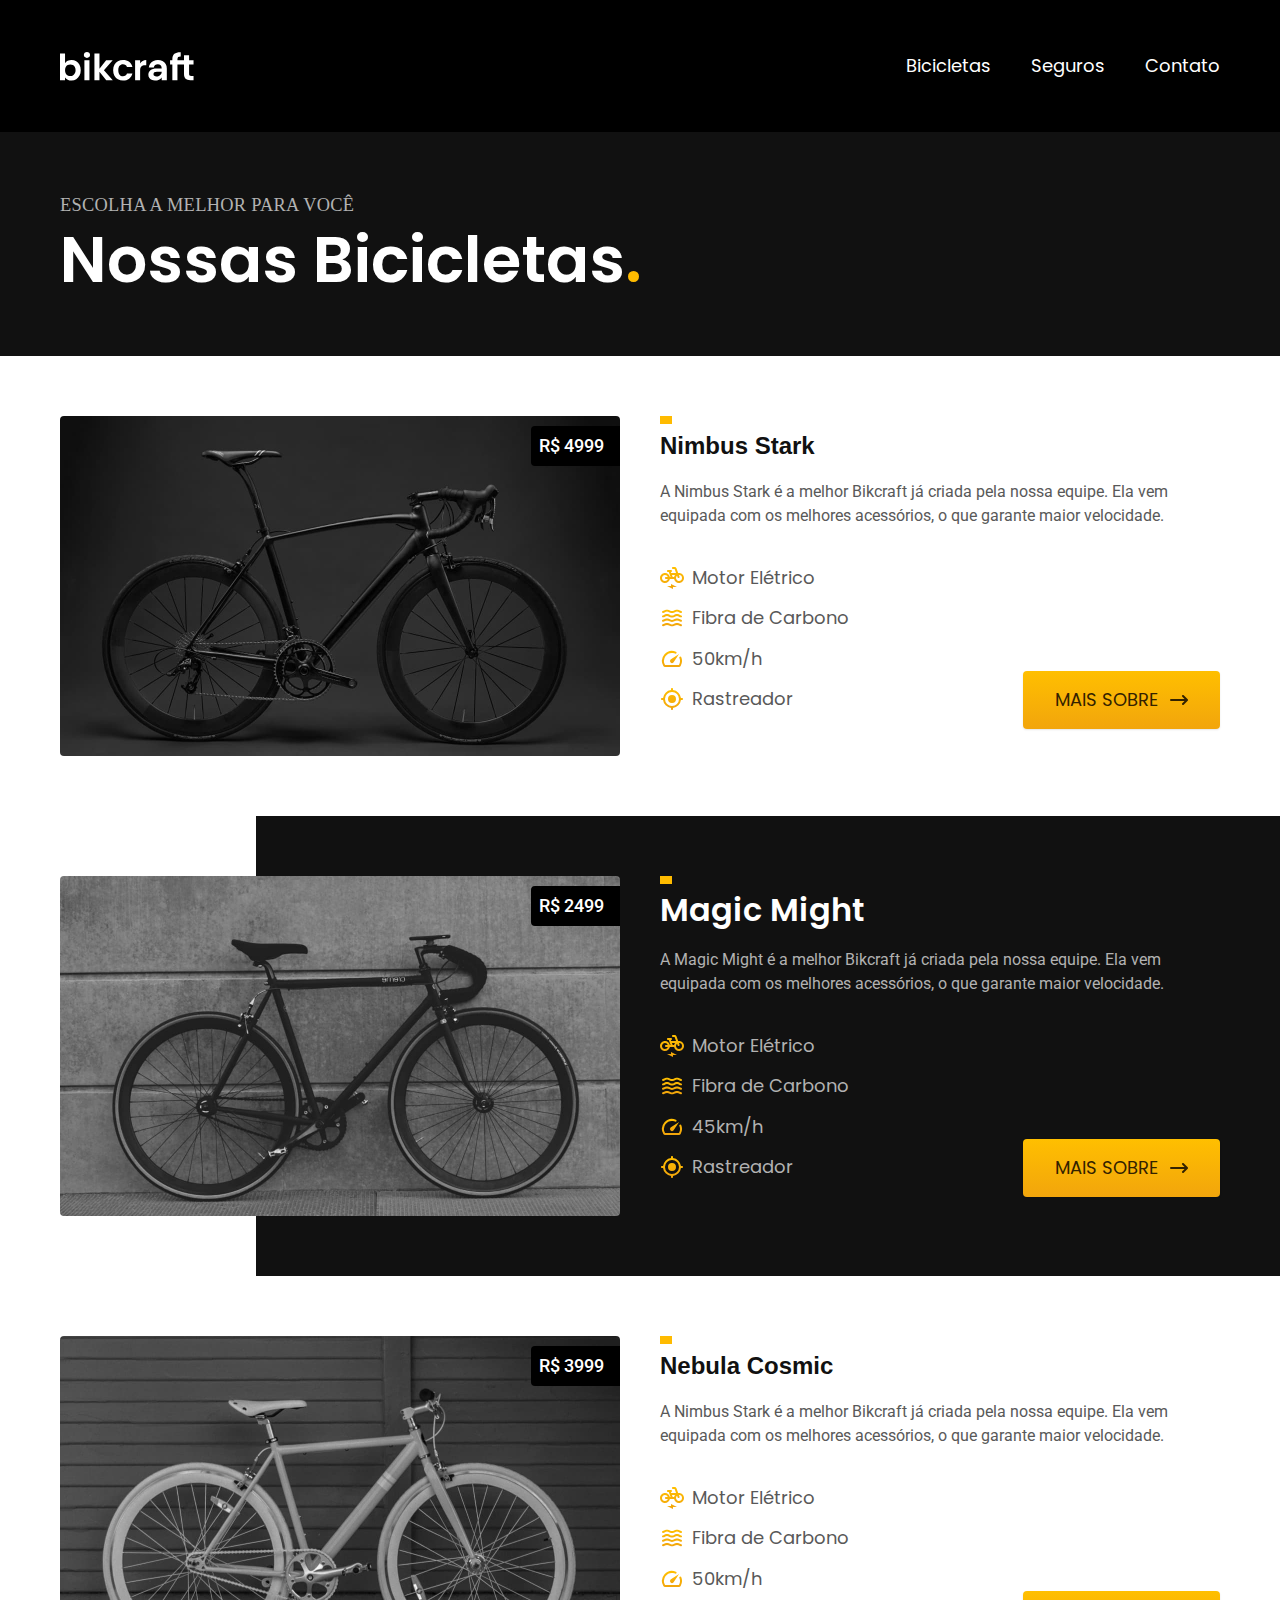
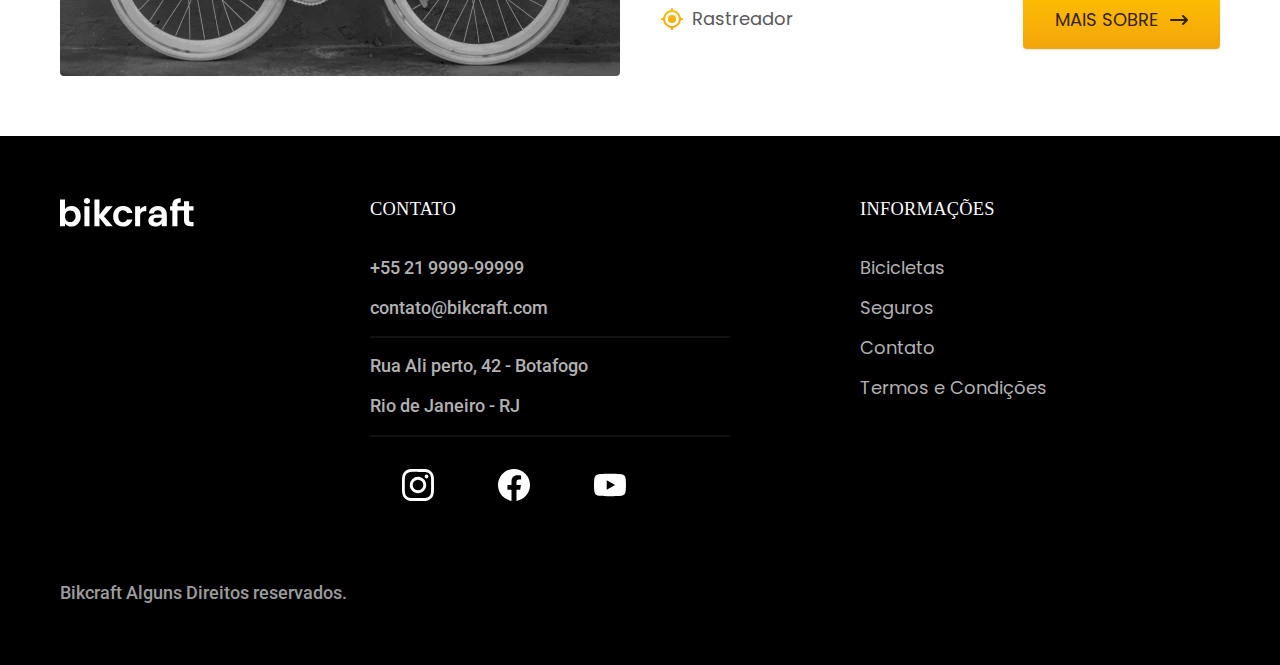
==== bicicletas.html @ 0ff92a3b "paginas secundarias" ====
<!DOCTYPE html>
<html lang="pt-br">
<head>
    <meta charset="UTF-8">
    <meta http-equiv="X-UA-Compatible" content="IE=edge">
    <meta name="viewport" content="width=device-width, initial-scale=1.0">
    <title>Bicicletas | Bikcraft</title>
    <link rel="stylesheet" href="css/style.css">
    <meta name="description" content="Termos e Condições.">
    <link rel="preconnect" href="https://fonts.googleapis.com">
    <link rel="preconnect" href="https://fonts.gstatic.com" crossorigin>
    <link href="https://fonts.googleapis.com/css2?family=Poppins:wght@400;600&family=Roboto:wght@400;500&display=swap" rel="stylesheet">
</head>
<body id="bibicletas">
    <header class="header-bg">
        <div class="header container">
            <a href="./index.html"><img src="img/bikcraft.svg" alt="Bikcraft"></a>
            <nav aria-label="primaria">
                <ul class="header-menu cor-0 font-1-m">
                    <li><a href="./bicicletas.html">Bicicletas</a></li>
                    <li><a href="./seguros.html">Seguros</a></li>
                    <li><a href="./contato.html">Contato</a></li>
                </ul>
            </nav>
        </div>
    </header>
   <main>
        <div class="titulo-bg">
            <div class="titulo container">
                <p class="font-2-l-b cor-5">Escolha a melhor para você</p>
                <h1 class="font-1-xxl cor-0">Nossas Bicicletas<span class="cor-p1">.</span></h1>
            </div>
        </div>

        <div>
            <div class="bicicletas container">
                <div class="bicicletas-imagem">
                    <img src="./img/bicicletas/nimbus.jpg" alt="Bicicleta Preta">
                    <span class="font-2-m cor-0">R$ 4999</span>
                </div>
                <div class="bicicletas-conteudo">
                    <h2 font-1-xl>Nimbus Stark</h2>
                    <p class="font-2-s cor-8">A Nimbus Stark é a melhor Bikcraft já criada pela nossa equipe. Ela vem equipada com os melhores acessórios, o que garante maior velocidade.</p>
                    <ul class="font-1-m cor-8">
                        <li>
                            <img src="./img/icones/eletrica.svg" alt="">
                        Motor Elétrico
                        </li>
                        <li>
                            <img src="./img/icones/carbono.svg" alt="">
                        Fibra de Carbono
                        </li>
                        <li>
                            <img src="./img/icones/velocidade.svg" alt="">
                        50km/h
                        </li>
                        <li>
                            <img src="./img/icones/rastreador.svg" alt="">
                        Rastreador
                        </li>
                    </ul>
                    <a  class="botao seta" href="./bicicletas/nimbus.html">Mais Sobre</a>
                </div>
            </div>
        </div>

        <div class="bicicletas-bg">
            <div class="bicicletas container">
                <div class="bicicletas-imagem">
                    <img src="./img/bicicletas/magic.jpg" alt="Bicicleta Preta">
                    <span class="font-2-m cor-0">R$ 2499</span>
                </div>
                <div class="bicicletas-conteudo">
                    <h2 class="font-1-xl cor-0">Magic Might</h2>
                    <p class="font-2-s cor-5">A Magic Might é a melhor Bikcraft já criada pela nossa equipe. Ela vem equipada com os melhores acessórios, o que garante maior velocidade.</p>
                    <ul class="font-1-m cor-5">
                        <li>
                            <img src="./img/icones/eletrica.svg" alt="">
                        Motor Elétrico
                        </li>
                        <li>
                            <img src="./img/icones/carbono.svg" alt="">
                        Fibra de Carbono
                        </li>
                        <li>
                            <img src="./img/icones/velocidade.svg" alt="">
                        45km/h
                        </li>
                        <li>
                            <img src="./img/icones/rastreador.svg" alt="">
                        Rastreador
                        </li>
                    </ul>
                    <a  class="botao seta" href="./bicicletas/magic.html">Mais Sobre</a>
                </div>
            </div>
        </div>

        <div>
            <div class="bicicletas container">
                <div class="bicicletas-imagem">
                    <img src="./img/bicicletas/nebula.jpg" alt="Bicicleta Preta">
                    <span class="font-2-m cor-0">R$ 3999</span>
                </div>
                <div class="bicicletas-conteudo">
                    <h2 font-1-xl>Nebula Cosmic</h2>
                    <p class="font-2-s cor-8">A Nimbus Stark é a melhor Bikcraft já criada pela nossa equipe. Ela vem equipada com os melhores acessórios, o que garante maior velocidade.</p>
                    <ul class="font-1-m cor-8">
                        <li>
                            <img src="./img/icones/eletrica.svg" alt="">
                        Motor Elétrico
                        </li>
                        <li>
                            <img src="./img/icones/carbono.svg" alt="">
                        Fibra de Carbono
                        </li>
                        <li>
                            <img src="./img/icones/velocidade.svg" alt="">
                        50km/h
                        </li>
                        <li>
                            <img src="./img/icones/rastreador.svg" alt="">
                        Rastreador
                        </li>
                    </ul>
                    <a  class="botao seta" href="./bicicletas/nebula.html">Mais Sobre</a>
                </div>
            </div>
        </div>
       
   </main>
    <footer class="footer-bg">
        <div class="footer container">
            <img src="img/bikcraft.svg" alt="Bikcraft">
            <div class="footer-contato">
                <h3 class="font-2-l-b cor-0">Contato</h3>
                <ul class=" font-2-m cor-5 ">
                    <li><a href="tel:+552199999999">+55 21 9999-99999</a></li>
                    <li><a href="mailto:contato@bikcraft.com">contato@bikcraft.com</a></li>
                    <li>Rua Ali perto, 42 - Botafogo</li>
                    <li>Rio de Janeiro - RJ</li>
                </ul>
                <div class="footer-redes">
                    <a href="./"></a>
                    <img src="img/redes/instagram.svg" alt="Instagram">
                    <a href="./"></a>
                    <img src="img/redes/facebook.svg" alt="Facebook">
                    <a href="./"></a>
                    <img src="img/redes/youtube.svg" alt="Youtube">
                </div>
            </div>
            <div class="footer-informacoes">
                <h3 class="font-2-l-b cor-0">Informações</h3>
                <nav>
                    <ul class="font-1-m cor-5">
                        <li><a href="./bicicletas.html">Bicicletas</a></li>
                        <li><a href="./seguros.html">Seguros</a></li>
                        <li><a href="./contato.html">Contato</a></li>
                        <li><a href="./termos.html">Termos e Condições</a></li>
                    </ul>
                </nav>
            </div>
            <p class="footer-copy font-2-m cor-6">Bikcraft Alguns Direitos reservados.</p>
        </div>
    </footer>
---- css/style.css ----
@import "global/global.css";
@import "utilidades/tipografia.css";
@import "global/header.css";
@import "utilidades/cores.css";
@import "global/footer.css";

/* Utilidades */
@import "utilidades/componentes.css";



/* Home */
@import "home/introducao.css";
@import "home/tecnologia.css";
@import "home/parceiros.css";
@import "home/depoimento.css";


/* Bicicletas */
@import "bicicletas/bicicletas-lista.css";
@import "bicicletas/bibicletas.css";


/* Seguros */
@import "seguros/seguros.css";
@import "seguros/perguntas.css";
@import "seguros/vantagens.css";

/* Termos */
@import "termos/termos.css";
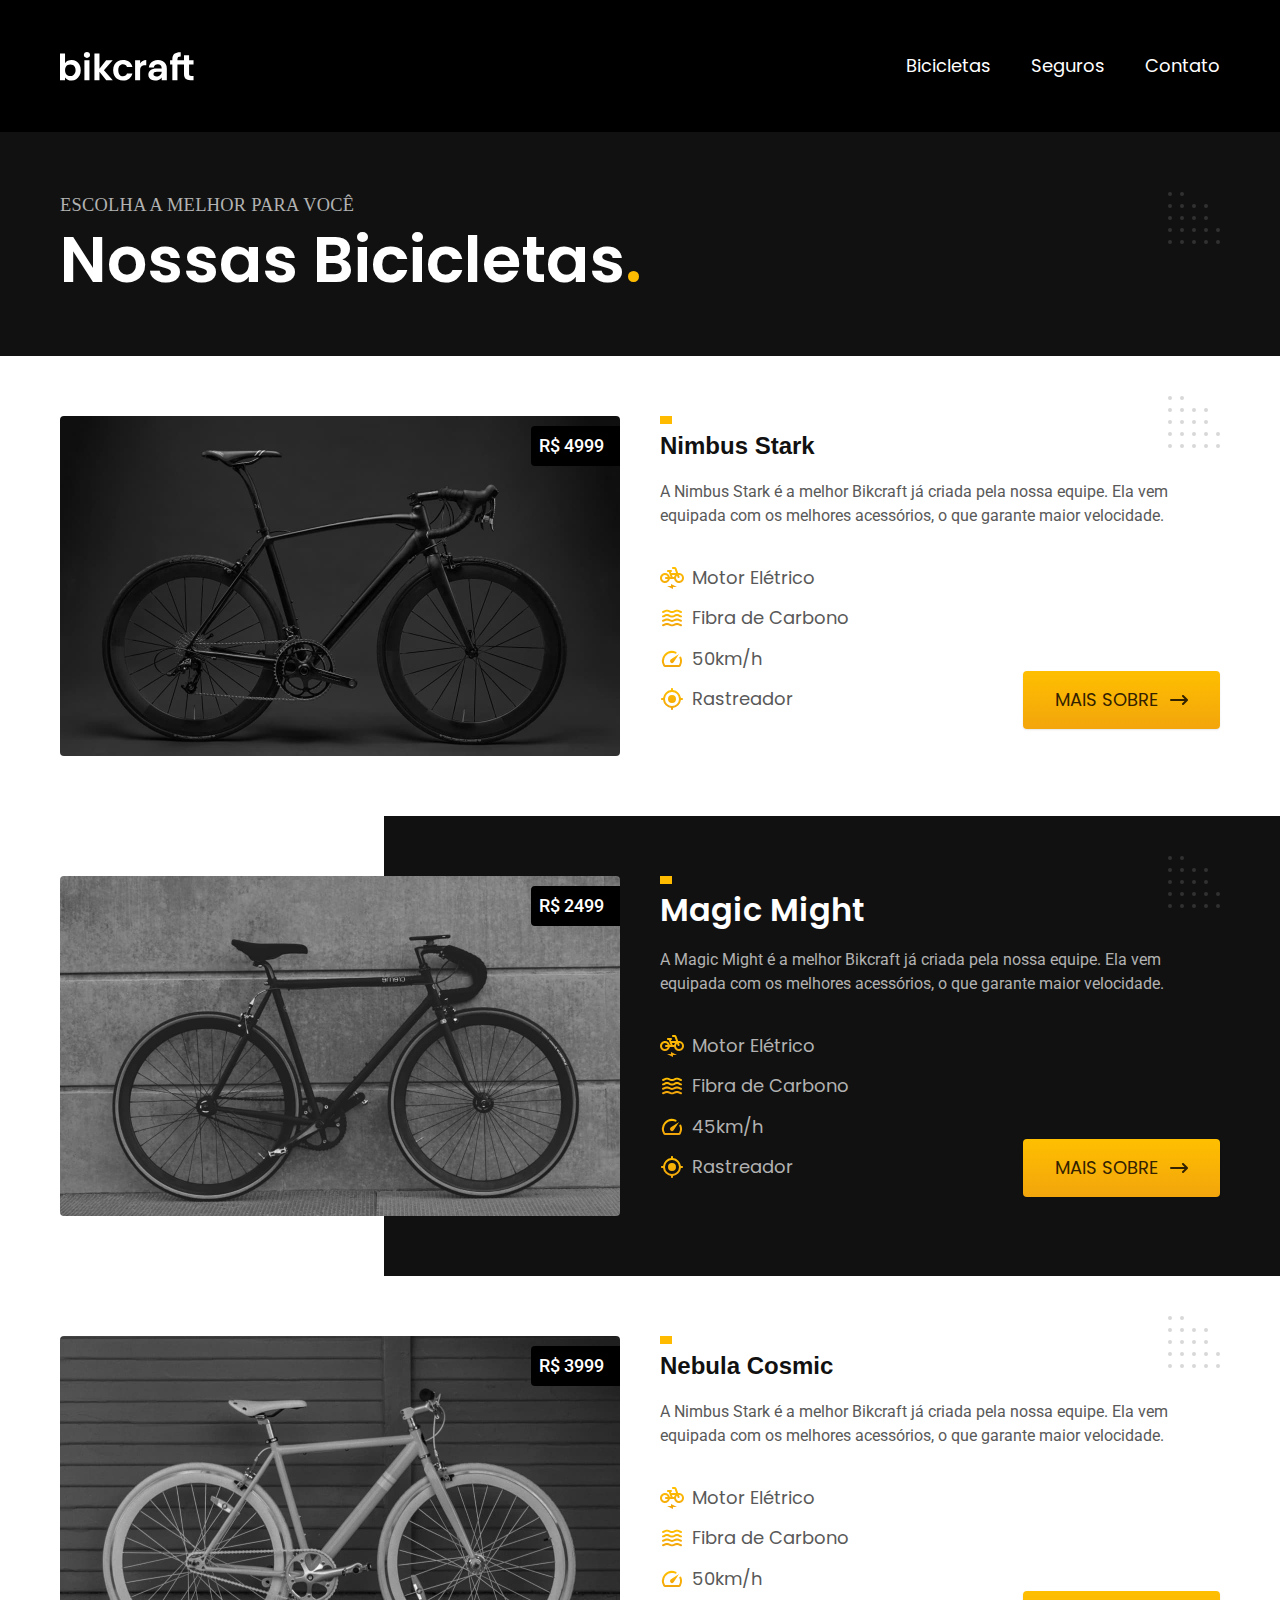
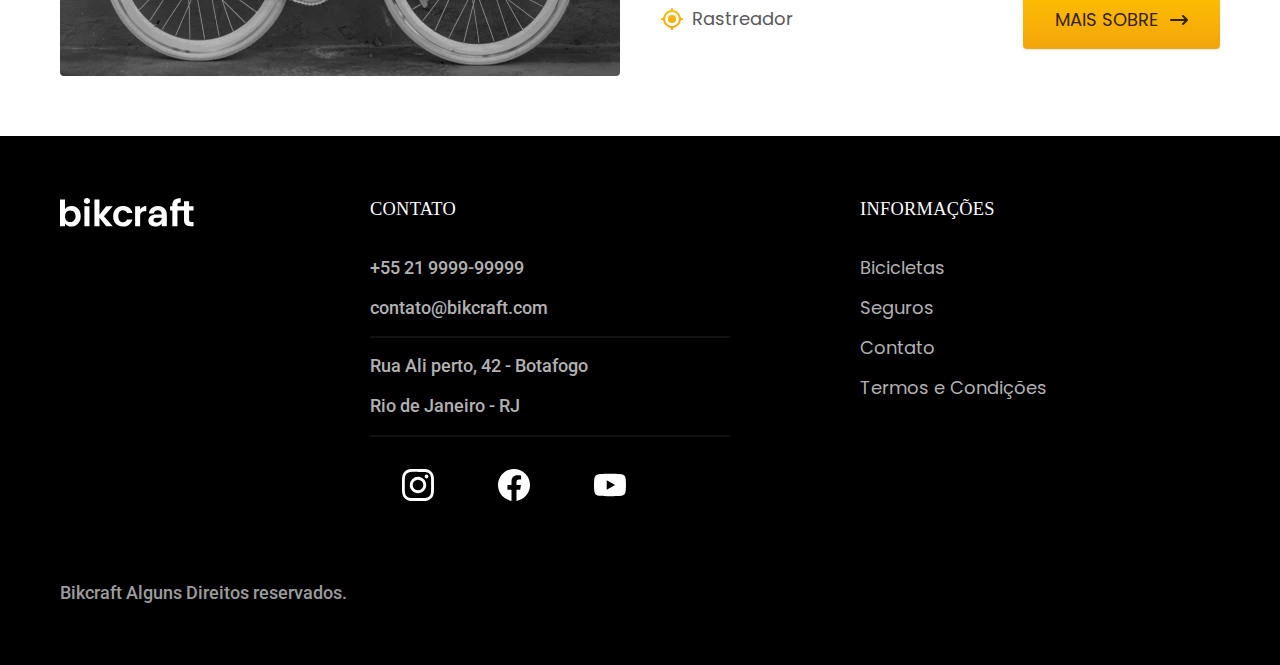
==== commit eb2fa068: "terminado parte front end (falta ajustes)" ====
--- a/bicicletas.html
+++ b/bicicletas.html
@@ -5,6 +5,7 @@
     <meta http-equiv="X-UA-Compatible" content="IE=edge">
     <meta name="viewport" content="width=device-width, initial-scale=1.0">
     <title>Bicicletas | Bikcraft</title>
+    <link rel="preload" href="css/style.css" as="style">
     <link rel="stylesheet" href="css/style.css">
     <meta name="description" content="Termos e Condições.">
     <link rel="preconnect" href="https://fonts.googleapis.com">
--- a/css/style.css
+++ b/css/style.css
@@ -6,6 +6,8 @@
 
 /* Utilidades */
 @import "utilidades/componentes.css";
+@import "utilidades/formulario.css";
+
 
 
 
@@ -21,11 +23,22 @@
 @import "bicicletas/bibicletas.css";
 
 
+/* Bicicleta */
+@import "bicicleta/bicicleta.css";
+@import "bicicleta/seguro.css";
+
 /* Seguros */
 @import "seguros/seguros.css";
 @import "seguros/perguntas.css";
 @import "seguros/vantagens.css";
 
+/* Contato */
+@import "contato/contato.css";
+@import "contato/lojas.css";
+
+/* Orçamento */
+@import "orcamento/orcamento.css";
+
 /* Termos */
 @import "termos/termos.css";
 
--- a/css/style.css
+++ b/css/style.css
@@ -6,6 +6,8 @@
 
 /* Utilidades */
 @import "utilidades/componentes.css";
+@import "utilidades/formulario.css";
+
 
 
 
@@ -21,11 +23,22 @@
 @import "bicicletas/bibicletas.css";
 
 
+/* Bicicleta */
+@import "bicicleta/bicicleta.css";
+@import "bicicleta/seguro.css";
+
 /* Seguros */
 @import "seguros/seguros.css";
 @import "seguros/perguntas.css";
 @import "seguros/vantagens.css";
 
+/* Contato */
+@import "contato/contato.css";
+@import "contato/lojas.css";
+
+/* Orçamento */
+@import "orcamento/orcamento.css";
+
 /* Termos */
 @import "termos/termos.css";
 
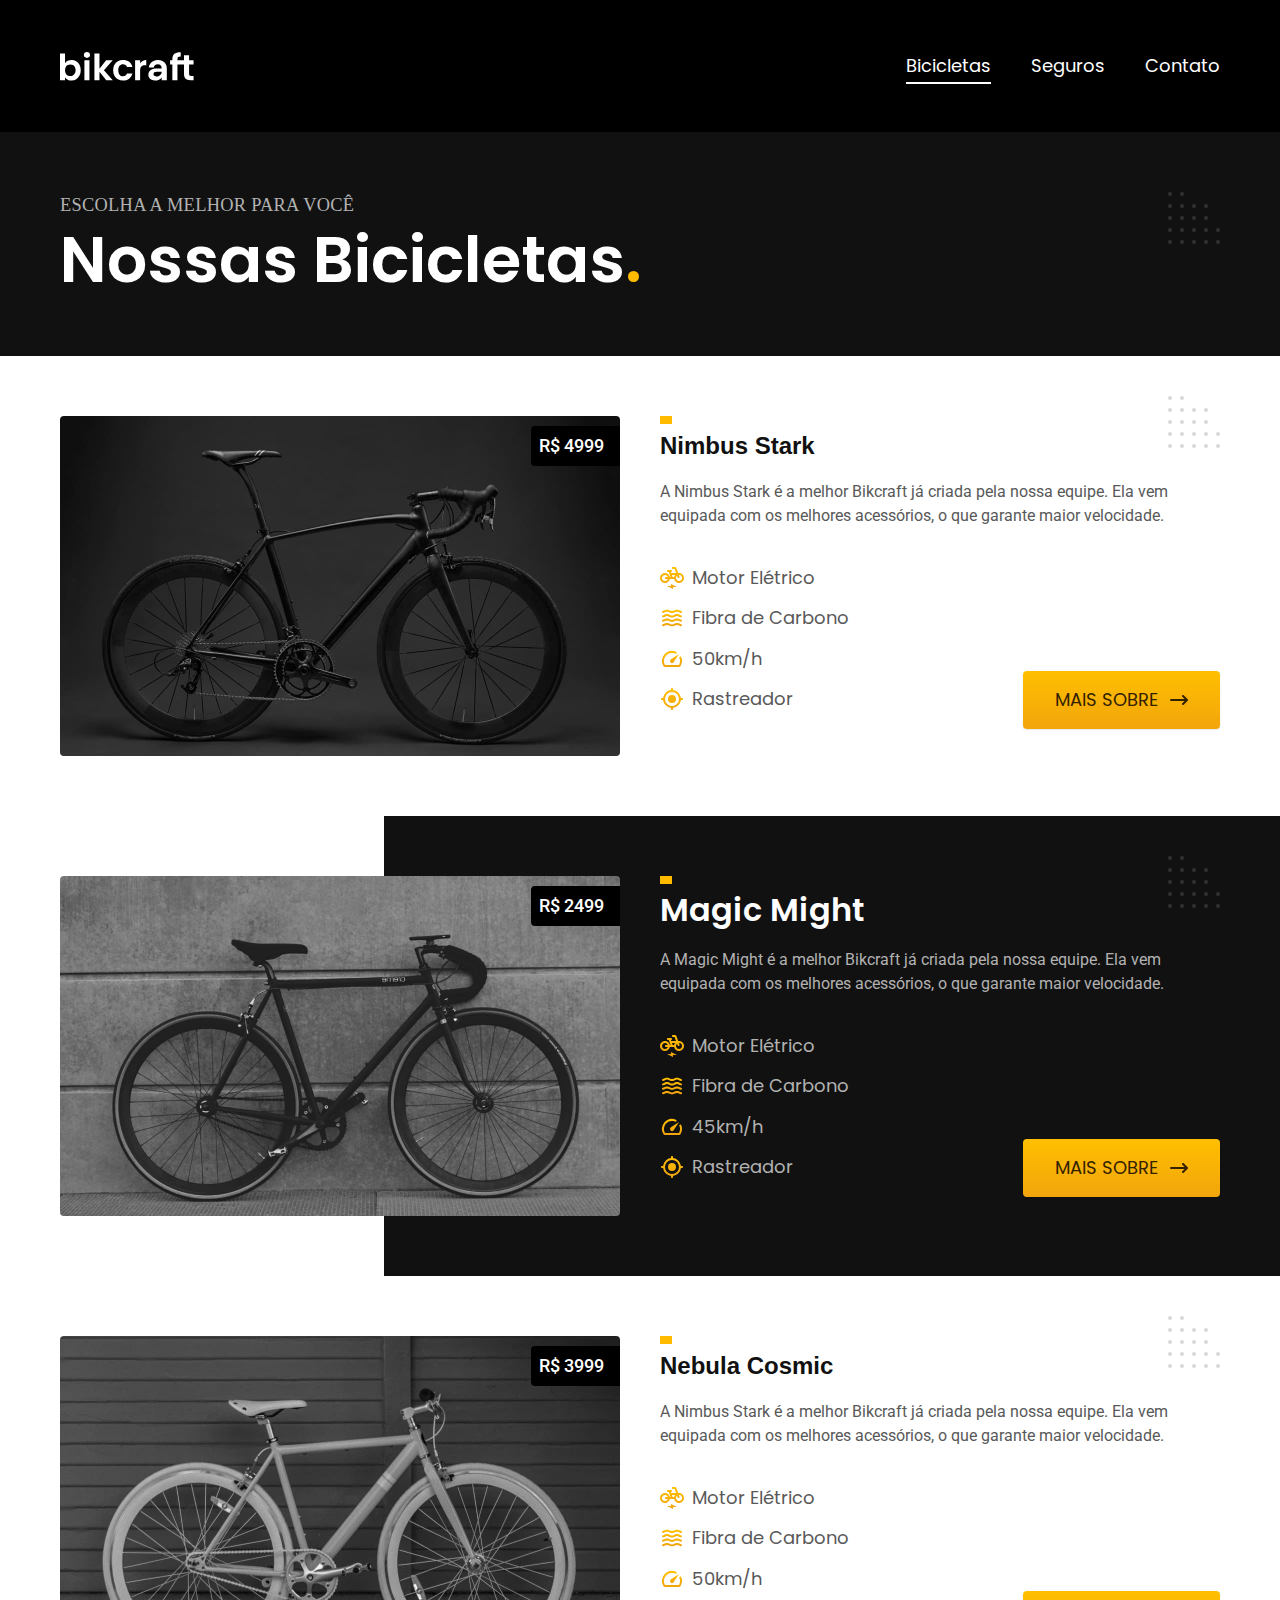
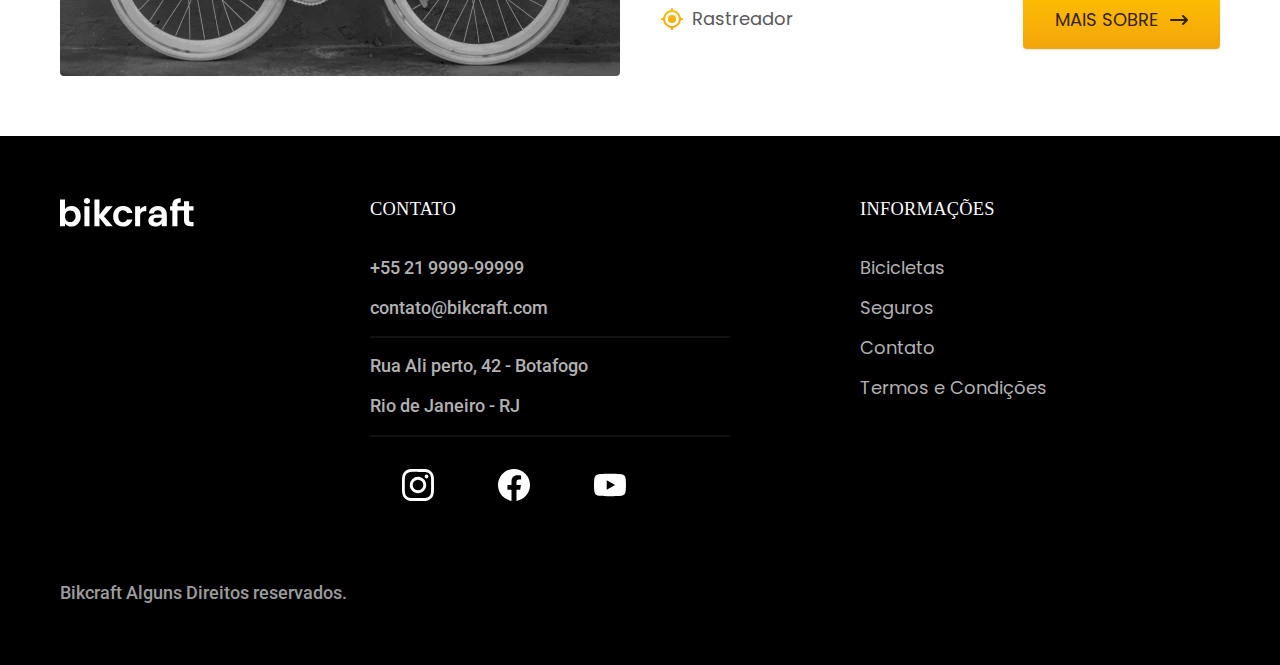
==== commit 638a636b: "alterações finais" ====
--- a/bicicletas.html
+++ b/bicicletas.html
@@ -5,12 +5,14 @@
     <meta http-equiv="X-UA-Compatible" content="IE=edge">
     <meta name="viewport" content="width=device-width, initial-scale=1.0">
     <title>Bicicletas | Bikcraft</title>
-    <link rel="preload" href="css/style.css" as="style">
-    <link rel="stylesheet" href="css/style.css">
+    <link rel="icon" href="favicon.svg" type="image/svg+xml"><link rel="preload" href="css/style.min.css" as="style">
+    <link rel="stylesheet" href="css/style.min.css">
     <meta name="description" content="Termos e Condições.">
     <link rel="preconnect" href="https://fonts.googleapis.com">
     <link rel="preconnect" href="https://fonts.gstatic.com" crossorigin>
     <link href="https://fonts.googleapis.com/css2?family=Poppins:wght@400;600&family=Roboto:wght@400;500&display=swap" rel="stylesheet">
+    <script>    document.documentElement.classList.add('js');
+    </script>
 </head>
 <body id="bibicletas">
     <header class="header-bg">
@@ -163,4 +165,7 @@
             </div>
             <p class="footer-copy font-2-m cor-6">Bikcraft Alguns Direitos reservados.</p>
         </div>
-    </footer>+    </footer>
+    <script src="js/script.js"></script>
+</body>
+</html>--- a/css/style.min.css
+++ b/css/style.min.css
@@ -0,0 +1 @@
+body{margin:0;font-family:Arial,Helvetica,sans-serif;color:#111}blockquote,dd,h1,h2,h3,h4 ul,p{margin:0}ul{padding:0;list-style:none}a{text-decoration:none;color:inherit}img{max-width:100%;display:block}img[src$=".jpg"]{border-radius:4px}.font-1-xxl{font:600 4rem/1.125 Poppins,sans-serif}.font-1-xl{font:600 2rem/1.125 Poppins,sans-serif}.font-1-xs{font:400 0.75rem/1.35 Poppins,sans-serif}.font-1-s{font:400 1rem/1.5 Poppins,sans-serif}.font-1-m{font:400 1.125rem/1.35 Poppins,sans-serif}.font-1-m-b{font:600 1.125rem/1.35 Poppins,sans-serif}.font-1-l{font:400 1.5rem/1.5 Poppins,sans-serif}.font-2-xs{font:400 0.875/1.43 Roboto,sans-serif}.font-2-s{font:400 1rem/1.5 Roboto,sans-serif}.font-2-m{font:500 1.125rem/1.35 Roboto,sans-serif}.font-2-xl{font:500 2rem/1.25 Roboto,sans-serif}.font-2-l{font:400 1.5rem/1.5 Roboto,sans-serif}.font-2-l-b{font:500 1.15rem/1.5 "Roboto,sans-serif";letter-spacing:.015em;text-transform:uppercase}@media (max-width:1200px){.font-1-xxl{font-size:3rem}.font-2-l,.font-2-l-b{font-size:1.125rem}}@media (max-width:800px){.font-1-xxl{font-size:2rem}.font-1-xl,.font-2-xl{font-size:1.5rem}}.header-bg{background-color:var(--cor-12)}.header{display:flex;flex-wrap:wrap;gap:20px;justify-content:space-between;align-items:center;padding-top:20px;padding-bottom:20px}.header-menu{display:flex;flex-wrap:wrap;gap:40px}.header-menu a{display:inline-block;padding:16px 0;position:relative}.header-menu a:after{content:"";display:block;height:2px;width:0%;background:var(--cor-0);margin-top:4px;position:absolute;transition:.3s}.header-menu a.ativo::after,.header-menu a:hover::after{width:100%}@media (max-width:800px){.header-menu{gap:20px}.header-menu a{background:var(--cor-11);padding:12px 16px;border-radius:4px}.header-menu a:hover{background:var(--cor-10)}.header a:after{display:none}}@media (max-width:600px){.header-menu{gap:12}.header-menu a{padding:8px 12px;font-size:14px}}:root{--cor-0:#ffffff;--cor-1:#f7f7f7;--cor-2:#ededed;--cor-3:#dedede;--cor-4:#cccccc;--cor-5:#b2b2b2;--cor-6:#9c9c9c;--cor-7:#717171;--cor-8:#595959;--cor-9:#404040;--cor-10:#2e2e2e;--cor-11:#111111;--cor-12:#000000;--cor-p1:#ffbb00;--cor-p2:#e4a30b;--cor-p3:#a66f00;--cor-p4:#664400;--cor-p5:#332200}.cor-0{color:var(--cor-0)}.cor-1{color:var(--cor-1)}.cor-2{color:var(--cor-2)}.cor-3{color:var(--cor-3)}.cor-4{color:var(--cor-4)}.cor-5{color:var(--cor-5)}.cor-6{color:var(--cor-6)}.cor-7{color:var(--cor-7)}.cor-8{color:var(--cor-8)}.cor-9{color:var(--cor-9)}.cor-10{color:var(--cor-10)}.cor-11{color:var(--cor-11)}.cor-12{color:var(--cor-12)}.cor-p1{color:var(--cor-p1)}.cor-p2{color:var(--cor-p2)}.cor-p3{color:var(--cor-p3)}.cor-p4{color:var(--cor-p4)}.cor-p5{color:var(--cor-p5)}.footer-bg{background-color:var(--cor-12)}.footer{display:grid;grid-template-columns:3fr 5fr 4fr;gap:40px;padding-top:60px;padding-bottom:60px}.footer h3{margin-bottom:32px}.footer-contato ul{margin-bottom:32px}.footer-contato li:nth-child(even):after{content:"";display:block;max-width:360px;height:2px;background:var(--cor-11);margin-top:16px}.footer li{margin-bottom:16px}.footer-redes{display:flex;gap:32px}.footer a:hover{color:var(--cor-0)}.footer-copy{grid-column:1/-1;margin-top:40px}@media(max-width:800px){.footer>img{display:none}.footer{grid-template-columns:1fr 1fr}}@media(max-width:600px){.footer{grid-template-columns:1fr;gap:60px}.footer-copy{margin-top:0}}.js .fadeInDown{transform:translate3d(0,-20px,0)}.js .fadeInUp{transform:translate3d(0,20px,0)}.js .fadeInRight{transform:translate3d(20px,0,0)}.js .fadeInLeft{transform:translate3d(-20px,0,0)}.js [data-anime]{opacity:0}.js .anime{opacity:1;transform:none;transition:transform .8s,opacity .8s}.container{max-width:1200px;box-sizing:border-box;padding-left:20px;padding-right:20px;margin-left:auto;margin-right:auto}.botao{display:inline-block;padding:16px 32px;background:linear-gradient(180deg,#ffbf00,#f2a50c);border-radius:4px;box-shadow:0 1px 2px rgba(0,0,0,.1);text-transform:uppercase;color:var(--cor-p5);font:400 1.125rem/1.45 Poppins,sans-serif;max-width:max-content;border:none;cursor:pointer}.botao:hover{background:linear-gradient(#ffb60d,#e59317)}.botao.secundario{background:var(--cor-10);color:var(--cor-2)}.botao.secundario:hover{background:var(--cor-9)}.botao.seta{display:flex;align-items:center}.botao.seta::after{content:"";display:inline-block;width:18px;height:10px;margin-left:12px;background:url(../img/icones/seta.svg);transition:transform .2s}.botao.seta:hover::after{transform:translateX(4px)}@media (max-width:600px){.botao{padding:12px 16px;font-size:16px}}.link{display:inline-block;color:var(--cor-p1);font:500 1.5rem/1.5 Poppins,sans-serif;text-transform:uppercase}.link::after{content:"";display:block;width:100%;height:4px;background-color:currentColor}.link:hover{color:var(--cor-0)}.titulo-bg{padding-top:60px;padding-bottom:60px;background:var(--cor-11)}.titulo{background:url("../img/dec/top-right.svg") no-repeat top right 20px}.titulo p{margin-bottom:4px}@media (max-width:800px){.titulo-bg{padding-top:40px;padding-bottom:40px}.titulo p{font-size:1rem;text-transform:lowercase;font-weight:400}}.form{display:grid;grid-template-columns:1fr 1fr;gap:20px}.form label{display:block;font:400 1rem/1.5 Poppins,sans-serif;margin-bottom:4px}.form .col-2{grid-column:span 2}.form input[type=email],.form input[type=text],.form textarea{font:400 1rem/1.5 Roboto,sans-serif;background:var(--cor-1);border:1px solid var(--cor-2);padding:12px;border-radius:4px;width:100%;box-sizing:border-box}.form input[type=email]:focus,.form input[type=text]:focus,.form textarea:focus{outline:0;border-color:var(--cor-p1);background:var(--cor-0);box-shadow:0 0 0 2px #fea}@media (max-width:600px){.form{grid-template-columns:1fr}.form .col-2{grid-column:1}}.introducao-bg{background:var(--cor-12) url("../img/dec/bottom-left.svg") no-repeat bottom 160px left 20px;box-shadow:inset 0 -120px var(--cor-0)}.introducao{display:grid;grid-template-columns:1fr 1fr;gap:0 40px}.introducao-conteudo{align-self:end;padding-bottom:200px}.introducao img{width:100%;border-radius:4px;height:100%;object-fit:cover}.introducao h1{margin-bottom:32px}.introducao p{margin-bottom:20px}@media (max-width:800px){.introducao-bg{background:var(--cor-11);padding-top:40px;box-shadow:inset 0 -60px var(--cor-0)}.introducao{grid-template-columns:1fr;gap:32px}.introducao-conteudo{padding-bottom:0}.introducao h1{margin-bottom:16px}.introducao img{height:300px;width:100%}}.tecnologia-bg{background-color:var(--cor-11);box-shadow:inset 0 80px var(--cor-0),inset 0 -80px var(--cor-0)}.tecnologia{display:grid;grid-template-columns:1fr 1fr;gap:40px}.tecnologia-imagem img{width:100%;height:100%;object-fit:cover;object-position:left}.tecnologia-conteudo{padding-top:160px;padding-bottom:160px}.tecnologia-conteudo>span{display:block;margin-bottom:20px}.tecnologia-conteudo h2{margin-bottom:32px}.tecnologia-conteudo>p{margin-bottom:20px}.tecnologia a{margin-bottom:80px}.tecnologia-vantagens{display:flex;gap:40px}.tecnologia-vantagens h3{margin-bottom:8px;width:max-content}.tecnologia-vantagens img{width:24px;margin-bottom:8px}@media (max-width:800px){.tecnologia-bg{box-shadow:initial}.tecnologia{grid-template-columns:1fr}.tecnologia-conteudo{padding-top:60px;padding-bottom:60px}.tecnologia-imagem{display:none}.tecnologia a{margin-bottom:60px}}@media (max-width:600px){.tecnologia-vantagens{flex-direction:column}}.parceiros{padding-top:60px;padding-bottom:120px}.parceiros h2{margin-bottom:60px}.parceiros ul{padding:0 20px;max-width:1400px;margin:0 auto;display:grid;grid-template-columns:repeat(4,1fr)}.parceiros li{display:flex;padding:32px;border-left:2px solid var(--cor-2)}.parceiros img{margin:auto}.parceiros li:first-child,.parceiros li:nth-child(5){border-left:none}.parceiros li:nth-child(n+5){border-top:2px solid var(--cor-2)}@media (max-width:800px){.parceiros{padding-bottom:60px}.parceiros h2{margin-bottom:20px}.parceiros li{padding:20px}.parceiros ul{grid-template-columns:repeat(2,1fr)}.parceiros li:nth-child(n+3){border-top:2px solid var(--cor-2)}.parceiros li:nth-child(odd){border-left:none}}.depoimento{display:grid;grid-template-columns:1fr 1fr;background-color:var(--cor-p1);overflow:hidden}.depoimento img{border-radius:0;width:100%;height:100%;object-fit:cover}.depoimento-conteudo{padding:40px 40px 80px 80px;align-self:end;background:url("../img/dec/bottom-right-p.svg") no-repeat bottom 40px right 40px}.depoimento-conteudo p{max-width:32ch;font-family:serif;font-style:italic;font-weight:900;margin-bottom:32px;position:relative}.depoimento p::before{content:'"';font-size:5rem;color:var(--cor-p2);position:absolute;left:-50px;top:-20px}.depoimento p::after{content:'"';font-size:5rem;color:var(--cor-p2);position:absolute}@media (min-width:1200px){.depoimento img{max-height:520px}}@media (max-width:800px){.depoimento{grid-template-columns:1fr;text-align:center}.depoimento img{max-height:200px}.depoimento-conteudo{padding:40px 20px;justify-self:center}}.bicicletas-lista{padding-top:60px;padding-bottom:120px}.bicicletas-lista h2{margin-bottom:40px}.bicicletas-lista ul{display:flex;gap:40px;padding:0 20px 20px 20px;max-width:1400px;margin-left:auto;margin-right:auto;overflow-x:auto}#bicicleta .bicicletas-lista ul{padding:0 0 20px 0}.bicicletas-lista li{flex:1;min-width:280px}.bicicletas-lista a{display:block}.bicicletas-lista img{margin-bottom:16px}.bicicletas-lista h3{margin-bottom:8px;display:flex;align-items:center}.bicicletas-lista h3:before{content:"";height:8px;width:12px;margin-right:8px;display:inline-block;background-color:var(--cor-p1);transition:width .2s}.bicicletas-lista a:hover h3:before{width:24px}.bicicletas-lista li span{padding-left:20px}@media (max-width:800px){.bicicletas-lista{padding-bottom:60px}.bicicletas-lista ul{gap:20px}}.bicicletas-bg{background-image:linear-gradient(to right,var(--cor-0) 30%,var(--cor-11) 0)}.bicicletas{display:grid;grid-template-columns:1fr 1fr;gap:40px;padding-top:60px;padding-bottom:60px;background:url("../img/dec/top-right.svg") no-repeat top 40px right 20px}.bicicletas-imagem{position:relative}.bicicletas-imagem span{display:inline-block;background:var(--cor-12);padding:8px 16px 8px 8px;position:absolute;top:10px;right:0;border-radius:4px 0 0 4px}.bicicletas-conteudo{display:grid;grid-template-columns:1fr auto;align-content:start}.bicicletas-conteudo h2,.bicicletas-conteudo p{grid-column:1/-1}.bicicletas h2{margin-bottom:20px}.bicicletas h2::before{content:"";display:block;width:12px;height:8px;background:var(--cor-p1);margin-bottom:8px}.bicicletas p{margin-bottom:20px}.bicicletas a{place-self:end}.bicicletas li{display:flex;align-items:center}.bicicletas ul{display:grid;gap:16px}.bicicletas-conteudo img{width:24px;margin-right:8px}@media (max-width:800px){.bicicletas-bg{background:var(--cor-11)}.bicicletas{grid-template-columns:1fr;gap:20px;padding-top:40px;padding-bottom:40px}}@media (max-width:600px){.bicicletas-conteudo{grid-template-columns:1fr}.bicicletas ul{font-size:1rem;grid-template-columns:1fr 1fr;margin-bottom:32px}.bicicletas a{place-self:start}}.bicicleta{display:grid;grid-template-columns:1fr 1fr;align-items:start;gap:40px;padding-top:60px;padding-bottom:60px}#bicicleta .titulo p{text-transform:uppercase}.bicicleta-imagens{display:flex;flex-wrap:wrap;gap:20px}.bicicleta-imagens img{flex:1;min-width:200px}.bicicleta-imagens img:first-child{min-width:100%}.bicicleta-conteudo p{margin-bottom:32px}.bicicleta-comprar{display:grid;grid-template-columns:max-content auto;align-items:center;justify-items:start;gap:8px 12px;margin-bottom:40px}.bicicleta-comprar a{grid-row:span 2}.bicicleta-comprar span{display:flex;align-items:center;background-color:var(--cor-12);gap:8px;padding:4px 8px;border-radius:4px}.bicicleta-conteudo h2{text-transform:uppercase;letter-spacing:.015em;margin-bottom:12px}.bicicleta-ficha,.bicicleta-informacoes{padding:32px;background-color:var(--cor-12);border-radius:4px}.bicicleta-informacoes{margin-bottom:40px;display:grid;grid-template-columns:1fr 1fr;gap:32px}.bicicleta-informacoes img{width:24px;margin-bottom:8px}.bicicleta-informacoes h3{margin-bottom:8px}.bicicleta-ficha li{padding:4px 0;display:flex;justify-content:space-between;border-bottom:1px solid var(--cor-11)}.bicicleta-ficha li:last-child{border-bottom:none}.bicicleta-ficha span{color:var(--cor-6)}@media (max-width:800px){.bicicleta{grid-template-columns:1fr;padding-top:40px;padding-bottom:40px}.bicicleta-imagens{grid-row:2}}@media (max-width:400px){.bicicleta-informacoes{grid-template-columns:1fr}.bicicleta-comprar{grid-template-columns:1fr}}.seguro-bg{background:var(--cor-11);box-shadow:inset 0 120px var(--cor-0),inset 0 -120px var(--cor-12)}.seguro{display:grid;grid-template-columns:1fr 1fr;gap:40px}.seguro-imagem img{width:100%;height:100%;object-fit:cover}.seguro-conteudo{padding-bottom:180px;padding-top:180px}.seguro h2{margin-bottom:32px}.seguro p{margin-bottom:20px}@media (max-width:800px){.seguro-bg{box-shadow:inset 0 -60px var(--cor-12)}.seguro{grid-template-columns:1fr}.seguro-conteudo{grid-row:1;padding-top:40px;padding-bottom:0}}.seguros-bg{background:var(--cor-11)}.seguros{padding-top:60px;padding-bottom:60px;display:grid;grid-template-columns:1fr 1fr;gap:40px;align-items:center}#seguros .seguros{padding-top:0}.seguros h2{grid-column:1/-1}.seguros-item{background:var(--cor-12);padding:32px 32px 32px 60px;display:grid;grid-template-columns:1fr auto;border-radius:4px}.seguros-item h3{margin-bottom:40px}.seguros-item span{grid-column:2;display:block;text-align:right}.seguros-item ul{grid-column:1/-1;margin-bottom:32px}.seguros-item li{display:flex;align-items:center;position:relative}.seguros-item li+li{margin-top:20px}.seguros-item li::before{content:"";display:inline-block;width:13px;height:9px;background-image:url(../img/icones/lista.svg);position:absolute;left:-21px}.seguros-item a{grid-column:1/-1}@media (max-width:800px){.seguros{grid-template-columns:1fr}}.perguntas{padding-bottom:120px;padding-top:120px}.perguntas h2{margin-bottom:60px}.perguntas dl>div{padding:20px;border-radius:4px}.perguntas dl>div:nth-child(odd){background:var(--cor-1)}.perguntas button{display:grid;grid-template-columns:auto 1fr auto;align-items:center;gap:8px;cursor:pointer;border:none;background:0 0;width:100%;text-align:left}.perguntas button:before{content:"";display:inline-block;width:12px;height:8px;background:var(--cor-p1)}.perguntas button:after{content:"";display:inline-block;width:14px;height:6px;background:url(../img/icones/seta-abrir.svg);transition:.3s}.perguntas button:hover:after,.perguntas button[aria-expanded=true]::after{transform:rotate(180deg)}.js .perguntas dd{display:none}.js .perguntas dd.ativa{display:block}.perguntas dd{padding-left:20px;padding-top:16px;max-width:80ch}@media (max-width:800px){.perguntas{padding-top:60px;padding-bottom:60px}.perguntas h2{margin-bottom:40px}}.vantagens-bg{background:var(--cor-12)}.vantagens{padding-top:120px;padding-bottom:120px}.vantagens h2{margin-bottom:60px}.vantagens ul{display:grid;grid-template-columns:repeat(auto-fit,minmax(280px,max-content));gap:40px 80px}.vantagens h3,.vantagens img{margin-bottom:8px}@media (max-width:800px){.vantagens{padding-top:60px;padding-bottom:60px}.vantagens h2{margin-bottom:40px}.vantagens ul{gap:20px}}#contato{background:linear-gradient(var(--cor-11) 600px,var(--cor-1) 0)}.contato{display:grid;grid-template-columns:5fr 7fr}.contato-dados,.contato-formulario{padding:60px;box-shadow:0 1px 2px rgba(0,0,0,.1)}.contato-dados{border-radius:5px 0 0 5px;background:var(--cor-12) url("../img/dec/bottom-left.svg") no-repeat bottom 20px left 20px}.contato-formulario{border-radius:0 5px 5px 0;background:var(--cor-0) url("../img/dec/bottom-right.svg") no-repeat bottom 20px right 20px}.contato-dados h2{margin-bottom:60px}.contato-endereco{margin-bottom:32px;padding-left:28px;background:url("../img/icones/local.svg") no-repeat 0 2px}.contato-endereco p{margin-bottom:8px}.contato-meios a{display:block;max-width:max-content;margin-bottom:8px;padding-left:28px}.contato-meios a:hover{color:var(--cor-0)}.contato-meios a:first-child{background:url("../img/icones/email.svg") no-repeat 0 2px}.contato-meios a:nth-child(2){margin-bottom:32px}.contato-meios a:nth-child(3){background:url("../img/icones/telefone.svg") no-repeat 0 2px;margin-bottom:60px}.contato-redes{display:flex;gap:32px;padding-left:28px}@media (max-width:800px){.contato{grid-template-columns:1fr}.contato-dados,.contato-formulario{padding:20px}.contato-dados{border-radius:5px 5px 0 0;background:var(--cor-12)}.contato-formulario{border-radius:0 0 5px 5px}.contato-dados h2{margin-bottom:32px}.contato-meios a:nth-child(3){margin-bottom:32px}.contato-redes{margin-bottom:12px}}.lojas{display:grid;grid-template-columns:1fr 1fr;gap:0 40px;padding-top:120px;padding-bottom:120px}.lojas h2{grid-column:1/-1;margin-bottom:60px}.lojas img{border-radius:4px 4px 0 0}.lojas-item{border-radius:4px;background:var(--cor-0);box-shadow:0 1px 2px rgba(0,0,0,.1)}.lojas-conteudo{display:grid;grid-template-columns:1fr 1fr;gap:32px 16px;padding:32px}.lojas-conteudo h3,.lojas-tempo{grid-column:1/-1}.lojas-dados{display:grid;gap:8px;border-left:2px solid var(--cor-2);padding-left:12px}.lojas-tempo{display:flex;align-items:center;gap:8px}@media (max-width:800px){.lojas{gap:20px;padding-top:60px;padding-bottom:60px}.lojas h2{margin-bottom:32px}.lojas-conteudo{grid-template-columns:1fr}}@media (max-width:600px){.lojas{grid-template-columns:1fr}}#orcamento{background:linear-gradient(var(--cor-11) 600px,var(--cor-1) 0)}.orcamento{display:grid;grid-template-columns:5fr 7fr;padding-bottom:120px}.orcamento h2{text-transform:uppercase;position:relative;display:flex;align-items:center}.orcamento h2::before{content:"";display:inline-block;width:4px;height:8px;background-color:var(--cor-p1);position:absolute;left:-12px}.orcamento-dados,.orcamento-produto{padding:60px;box-shadow:0 1px 2px rgba(0,0,0,.1)}.orcamento-produto{border-radius:5px 0 0 5px;background:var(--cor-12) url("../img/dec/bottom-left.svg") no-repeat bottom 20px left 20px;display:grid;grid-template-columns:1fr 1fr;gap:20px;align-content:start}.orcamento-dados{border-radius:0 5px 5px 0;background:var(--cor-0) url("../img/dec/bottom-right.svg") no-repeat bottom 20px right 20px}.orcamento-conteudo{display:none}.orcamento-conteudo h2,.orcamento-dados h2:nth-of-type(n+2){margin-top:20px}.orcamento-produto>*{grid-column:1/-1}.orcamento-produto>label{grid-column:initial}.orcamento-produto label{font:400 1rem/1.5 Poppins,sans-serif;color:var(--cor-4);background:var(--cor-10);display:grid;padding:12px 16px;border-radius:4px;cursor:pointer;grid-template-columns:auto 1fr auto;align-items:center;border:1px solid var(--cor-10)}.orcamento-produto input:checked+label{background:var(--cor-0);color:var(--cor-11)}.orcamento-produto label::before{content:"";display:inline-block;box-sizing:border-box;width:12px;height:12px;border:1px solid var(--cor-6);border-radius:50%;margin-right:8px}.orcamento-produto input:checked+label::before{border-color:var(--cor-7);box-shadow:inset 0 0 0 3px var(--cor-0),inset 0 0 0 6px var(--cor-7)}.orcamento-produto label:hover{background:var(--cor-9);border-color:var(--cor-9)}.orcamento-produto input:focus+label{box-shadow:0 0 0 2px var(--cor-p1);border:1px solid var(--cor-12)}.orcamento-produto label span{display:none}.orcamento-produto input:checked+label span{display:inline-block}.orcamento-produto input{opacity:0;position:absolute;pointer-events:none}#bikcraft:checked~#orcamento-bikcraft,#seguro:checked~#orcamento-seguro{display:grid;gap:20px}.orcamento-detalhes{display:none;background:var(--cor-0);padding:20px;grid-template-columns:1fr 1fr;border-radius:4px;align-items:center}.orcamento-detalhes li{display:flex;align-items:center;margin-bottom:8px}.orcamento-detalhes li img{width:16px;margin-right:8px}.orcamento-produto input:checked+label+.orcamento-detalhes{display:grid}@media (max-width:1200px){.orcamento-dados,.orcamento-produto{padding:32px}}@media (max-width:800px){.orcamento{grid-template-columns:1fr}.orcamento-dados{border-radius:0 0 5px 5px}.orcamento-produto{border-radius:5px 5px 0 0;background:var(--cor-12)}}@media (max-width:400px){.orcamento-produto{grid-template-rows:1fr}}.termos{padding-top:80px;padding-bottom:80px}.termos h2{font-weight:600;margin-bottom:20px}.termos p{max-width:75ch;margin-bottom:24px}.termos p+h2{margin-top:40px}--- a/css/style.min.css
+++ b/css/style.min.css
@@ -0,0 +1 @@
+body{margin:0;font-family:Arial,Helvetica,sans-serif;color:#111}blockquote,dd,h1,h2,h3,h4 ul,p{margin:0}ul{padding:0;list-style:none}a{text-decoration:none;color:inherit}img{max-width:100%;display:block}img[src$=".jpg"]{border-radius:4px}.font-1-xxl{font:600 4rem/1.125 Poppins,sans-serif}.font-1-xl{font:600 2rem/1.125 Poppins,sans-serif}.font-1-xs{font:400 0.75rem/1.35 Poppins,sans-serif}.font-1-s{font:400 1rem/1.5 Poppins,sans-serif}.font-1-m{font:400 1.125rem/1.35 Poppins,sans-serif}.font-1-m-b{font:600 1.125rem/1.35 Poppins,sans-serif}.font-1-l{font:400 1.5rem/1.5 Poppins,sans-serif}.font-2-xs{font:400 0.875/1.43 Roboto,sans-serif}.font-2-s{font:400 1rem/1.5 Roboto,sans-serif}.font-2-m{font:500 1.125rem/1.35 Roboto,sans-serif}.font-2-xl{font:500 2rem/1.25 Roboto,sans-serif}.font-2-l{font:400 1.5rem/1.5 Roboto,sans-serif}.font-2-l-b{font:500 1.15rem/1.5 "Roboto,sans-serif";letter-spacing:.015em;text-transform:uppercase}@media (max-width:1200px){.font-1-xxl{font-size:3rem}.font-2-l,.font-2-l-b{font-size:1.125rem}}@media (max-width:800px){.font-1-xxl{font-size:2rem}.font-1-xl,.font-2-xl{font-size:1.5rem}}.header-bg{background-color:var(--cor-12)}.header{display:flex;flex-wrap:wrap;gap:20px;justify-content:space-between;align-items:center;padding-top:20px;padding-bottom:20px}.header-menu{display:flex;flex-wrap:wrap;gap:40px}.header-menu a{display:inline-block;padding:16px 0;position:relative}.header-menu a:after{content:"";display:block;height:2px;width:0%;background:var(--cor-0);margin-top:4px;position:absolute;transition:.3s}.header-menu a.ativo::after,.header-menu a:hover::after{width:100%}@media (max-width:800px){.header-menu{gap:20px}.header-menu a{background:var(--cor-11);padding:12px 16px;border-radius:4px}.header-menu a:hover{background:var(--cor-10)}.header a:after{display:none}}@media (max-width:600px){.header-menu{gap:12}.header-menu a{padding:8px 12px;font-size:14px}}:root{--cor-0:#ffffff;--cor-1:#f7f7f7;--cor-2:#ededed;--cor-3:#dedede;--cor-4:#cccccc;--cor-5:#b2b2b2;--cor-6:#9c9c9c;--cor-7:#717171;--cor-8:#595959;--cor-9:#404040;--cor-10:#2e2e2e;--cor-11:#111111;--cor-12:#000000;--cor-p1:#ffbb00;--cor-p2:#e4a30b;--cor-p3:#a66f00;--cor-p4:#664400;--cor-p5:#332200}.cor-0{color:var(--cor-0)}.cor-1{color:var(--cor-1)}.cor-2{color:var(--cor-2)}.cor-3{color:var(--cor-3)}.cor-4{color:var(--cor-4)}.cor-5{color:var(--cor-5)}.cor-6{color:var(--cor-6)}.cor-7{color:var(--cor-7)}.cor-8{color:var(--cor-8)}.cor-9{color:var(--cor-9)}.cor-10{color:var(--cor-10)}.cor-11{color:var(--cor-11)}.cor-12{color:var(--cor-12)}.cor-p1{color:var(--cor-p1)}.cor-p2{color:var(--cor-p2)}.cor-p3{color:var(--cor-p3)}.cor-p4{color:var(--cor-p4)}.cor-p5{color:var(--cor-p5)}.footer-bg{background-color:var(--cor-12)}.footer{display:grid;grid-template-columns:3fr 5fr 4fr;gap:40px;padding-top:60px;padding-bottom:60px}.footer h3{margin-bottom:32px}.footer-contato ul{margin-bottom:32px}.footer-contato li:nth-child(even):after{content:"";display:block;max-width:360px;height:2px;background:var(--cor-11);margin-top:16px}.footer li{margin-bottom:16px}.footer-redes{display:flex;gap:32px}.footer a:hover{color:var(--cor-0)}.footer-copy{grid-column:1/-1;margin-top:40px}@media(max-width:800px){.footer>img{display:none}.footer{grid-template-columns:1fr 1fr}}@media(max-width:600px){.footer{grid-template-columns:1fr;gap:60px}.footer-copy{margin-top:0}}.js .fadeInDown{transform:translate3d(0,-20px,0)}.js .fadeInUp{transform:translate3d(0,20px,0)}.js .fadeInRight{transform:translate3d(20px,0,0)}.js .fadeInLeft{transform:translate3d(-20px,0,0)}.js [data-anime]{opacity:0}.js .anime{opacity:1;transform:none;transition:transform .8s,opacity .8s}.container{max-width:1200px;box-sizing:border-box;padding-left:20px;padding-right:20px;margin-left:auto;margin-right:auto}.botao{display:inline-block;padding:16px 32px;background:linear-gradient(180deg,#ffbf00,#f2a50c);border-radius:4px;box-shadow:0 1px 2px rgba(0,0,0,.1);text-transform:uppercase;color:var(--cor-p5);font:400 1.125rem/1.45 Poppins,sans-serif;max-width:max-content;border:none;cursor:pointer}.botao:hover{background:linear-gradient(#ffb60d,#e59317)}.botao.secundario{background:var(--cor-10);color:var(--cor-2)}.botao.secundario:hover{background:var(--cor-9)}.botao.seta{display:flex;align-items:center}.botao.seta::after{content:"";display:inline-block;width:18px;height:10px;margin-left:12px;background:url(../img/icones/seta.svg);transition:transform .2s}.botao.seta:hover::after{transform:translateX(4px)}@media (max-width:600px){.botao{padding:12px 16px;font-size:16px}}.link{display:inline-block;color:var(--cor-p1);font:500 1.5rem/1.5 Poppins,sans-serif;text-transform:uppercase}.link::after{content:"";display:block;width:100%;height:4px;background-color:currentColor}.link:hover{color:var(--cor-0)}.titulo-bg{padding-top:60px;padding-bottom:60px;background:var(--cor-11)}.titulo{background:url("../img/dec/top-right.svg") no-repeat top right 20px}.titulo p{margin-bottom:4px}@media (max-width:800px){.titulo-bg{padding-top:40px;padding-bottom:40px}.titulo p{font-size:1rem;text-transform:lowercase;font-weight:400}}.form{display:grid;grid-template-columns:1fr 1fr;gap:20px}.form label{display:block;font:400 1rem/1.5 Poppins,sans-serif;margin-bottom:4px}.form .col-2{grid-column:span 2}.form input[type=email],.form input[type=text],.form textarea{font:400 1rem/1.5 Roboto,sans-serif;background:var(--cor-1);border:1px solid var(--cor-2);padding:12px;border-radius:4px;width:100%;box-sizing:border-box}.form input[type=email]:focus,.form input[type=text]:focus,.form textarea:focus{outline:0;border-color:var(--cor-p1);background:var(--cor-0);box-shadow:0 0 0 2px #fea}@media (max-width:600px){.form{grid-template-columns:1fr}.form .col-2{grid-column:1}}.introducao-bg{background:var(--cor-12) url("../img/dec/bottom-left.svg") no-repeat bottom 160px left 20px;box-shadow:inset 0 -120px var(--cor-0)}.introducao{display:grid;grid-template-columns:1fr 1fr;gap:0 40px}.introducao-conteudo{align-self:end;padding-bottom:200px}.introducao img{width:100%;border-radius:4px;height:100%;object-fit:cover}.introducao h1{margin-bottom:32px}.introducao p{margin-bottom:20px}@media (max-width:800px){.introducao-bg{background:var(--cor-11);padding-top:40px;box-shadow:inset 0 -60px var(--cor-0)}.introducao{grid-template-columns:1fr;gap:32px}.introducao-conteudo{padding-bottom:0}.introducao h1{margin-bottom:16px}.introducao img{height:300px;width:100%}}.tecnologia-bg{background-color:var(--cor-11);box-shadow:inset 0 80px var(--cor-0),inset 0 -80px var(--cor-0)}.tecnologia{display:grid;grid-template-columns:1fr 1fr;gap:40px}.tecnologia-imagem img{width:100%;height:100%;object-fit:cover;object-position:left}.tecnologia-conteudo{padding-top:160px;padding-bottom:160px}.tecnologia-conteudo>span{display:block;margin-bottom:20px}.tecnologia-conteudo h2{margin-bottom:32px}.tecnologia-conteudo>p{margin-bottom:20px}.tecnologia a{margin-bottom:80px}.tecnologia-vantagens{display:flex;gap:40px}.tecnologia-vantagens h3{margin-bottom:8px;width:max-content}.tecnologia-vantagens img{width:24px;margin-bottom:8px}@media (max-width:800px){.tecnologia-bg{box-shadow:initial}.tecnologia{grid-template-columns:1fr}.tecnologia-conteudo{padding-top:60px;padding-bottom:60px}.tecnologia-imagem{display:none}.tecnologia a{margin-bottom:60px}}@media (max-width:600px){.tecnologia-vantagens{flex-direction:column}}.parceiros{padding-top:60px;padding-bottom:120px}.parceiros h2{margin-bottom:60px}.parceiros ul{padding:0 20px;max-width:1400px;margin:0 auto;display:grid;grid-template-columns:repeat(4,1fr)}.parceiros li{display:flex;padding:32px;border-left:2px solid var(--cor-2)}.parceiros img{margin:auto}.parceiros li:first-child,.parceiros li:nth-child(5){border-left:none}.parceiros li:nth-child(n+5){border-top:2px solid var(--cor-2)}@media (max-width:800px){.parceiros{padding-bottom:60px}.parceiros h2{margin-bottom:20px}.parceiros li{padding:20px}.parceiros ul{grid-template-columns:repeat(2,1fr)}.parceiros li:nth-child(n+3){border-top:2px solid var(--cor-2)}.parceiros li:nth-child(odd){border-left:none}}.depoimento{display:grid;grid-template-columns:1fr 1fr;background-color:var(--cor-p1);overflow:hidden}.depoimento img{border-radius:0;width:100%;height:100%;object-fit:cover}.depoimento-conteudo{padding:40px 40px 80px 80px;align-self:end;background:url("../img/dec/bottom-right-p.svg") no-repeat bottom 40px right 40px}.depoimento-conteudo p{max-width:32ch;font-family:serif;font-style:italic;font-weight:900;margin-bottom:32px;position:relative}.depoimento p::before{content:'"';font-size:5rem;color:var(--cor-p2);position:absolute;left:-50px;top:-20px}.depoimento p::after{content:'"';font-size:5rem;color:var(--cor-p2);position:absolute}@media (min-width:1200px){.depoimento img{max-height:520px}}@media (max-width:800px){.depoimento{grid-template-columns:1fr;text-align:center}.depoimento img{max-height:200px}.depoimento-conteudo{padding:40px 20px;justify-self:center}}.bicicletas-lista{padding-top:60px;padding-bottom:120px}.bicicletas-lista h2{margin-bottom:40px}.bicicletas-lista ul{display:flex;gap:40px;padding:0 20px 20px 20px;max-width:1400px;margin-left:auto;margin-right:auto;overflow-x:auto}#bicicleta .bicicletas-lista ul{padding:0 0 20px 0}.bicicletas-lista li{flex:1;min-width:280px}.bicicletas-lista a{display:block}.bicicletas-lista img{margin-bottom:16px}.bicicletas-lista h3{margin-bottom:8px;display:flex;align-items:center}.bicicletas-lista h3:before{content:"";height:8px;width:12px;margin-right:8px;display:inline-block;background-color:var(--cor-p1);transition:width .2s}.bicicletas-lista a:hover h3:before{width:24px}.bicicletas-lista li span{padding-left:20px}@media (max-width:800px){.bicicletas-lista{padding-bottom:60px}.bicicletas-lista ul{gap:20px}}.bicicletas-bg{background-image:linear-gradient(to right,var(--cor-0) 30%,var(--cor-11) 0)}.bicicletas{display:grid;grid-template-columns:1fr 1fr;gap:40px;padding-top:60px;padding-bottom:60px;background:url("../img/dec/top-right.svg") no-repeat top 40px right 20px}.bicicletas-imagem{position:relative}.bicicletas-imagem span{display:inline-block;background:var(--cor-12);padding:8px 16px 8px 8px;position:absolute;top:10px;right:0;border-radius:4px 0 0 4px}.bicicletas-conteudo{display:grid;grid-template-columns:1fr auto;align-content:start}.bicicletas-conteudo h2,.bicicletas-conteudo p{grid-column:1/-1}.bicicletas h2{margin-bottom:20px}.bicicletas h2::before{content:"";display:block;width:12px;height:8px;background:var(--cor-p1);margin-bottom:8px}.bicicletas p{margin-bottom:20px}.bicicletas a{place-self:end}.bicicletas li{display:flex;align-items:center}.bicicletas ul{display:grid;gap:16px}.bicicletas-conteudo img{width:24px;margin-right:8px}@media (max-width:800px){.bicicletas-bg{background:var(--cor-11)}.bicicletas{grid-template-columns:1fr;gap:20px;padding-top:40px;padding-bottom:40px}}@media (max-width:600px){.bicicletas-conteudo{grid-template-columns:1fr}.bicicletas ul{font-size:1rem;grid-template-columns:1fr 1fr;margin-bottom:32px}.bicicletas a{place-self:start}}.bicicleta{display:grid;grid-template-columns:1fr 1fr;align-items:start;gap:40px;padding-top:60px;padding-bottom:60px}#bicicleta .titulo p{text-transform:uppercase}.bicicleta-imagens{display:flex;flex-wrap:wrap;gap:20px}.bicicleta-imagens img{flex:1;min-width:200px}.bicicleta-imagens img:first-child{min-width:100%}.bicicleta-conteudo p{margin-bottom:32px}.bicicleta-comprar{display:grid;grid-template-columns:max-content auto;align-items:center;justify-items:start;gap:8px 12px;margin-bottom:40px}.bicicleta-comprar a{grid-row:span 2}.bicicleta-comprar span{display:flex;align-items:center;background-color:var(--cor-12);gap:8px;padding:4px 8px;border-radius:4px}.bicicleta-conteudo h2{text-transform:uppercase;letter-spacing:.015em;margin-bottom:12px}.bicicleta-ficha,.bicicleta-informacoes{padding:32px;background-color:var(--cor-12);border-radius:4px}.bicicleta-informacoes{margin-bottom:40px;display:grid;grid-template-columns:1fr 1fr;gap:32px}.bicicleta-informacoes img{width:24px;margin-bottom:8px}.bicicleta-informacoes h3{margin-bottom:8px}.bicicleta-ficha li{padding:4px 0;display:flex;justify-content:space-between;border-bottom:1px solid var(--cor-11)}.bicicleta-ficha li:last-child{border-bottom:none}.bicicleta-ficha span{color:var(--cor-6)}@media (max-width:800px){.bicicleta{grid-template-columns:1fr;padding-top:40px;padding-bottom:40px}.bicicleta-imagens{grid-row:2}}@media (max-width:400px){.bicicleta-informacoes{grid-template-columns:1fr}.bicicleta-comprar{grid-template-columns:1fr}}.seguro-bg{background:var(--cor-11);box-shadow:inset 0 120px var(--cor-0),inset 0 -120px var(--cor-12)}.seguro{display:grid;grid-template-columns:1fr 1fr;gap:40px}.seguro-imagem img{width:100%;height:100%;object-fit:cover}.seguro-conteudo{padding-bottom:180px;padding-top:180px}.seguro h2{margin-bottom:32px}.seguro p{margin-bottom:20px}@media (max-width:800px){.seguro-bg{box-shadow:inset 0 -60px var(--cor-12)}.seguro{grid-template-columns:1fr}.seguro-conteudo{grid-row:1;padding-top:40px;padding-bottom:0}}.seguros-bg{background:var(--cor-11)}.seguros{padding-top:60px;padding-bottom:60px;display:grid;grid-template-columns:1fr 1fr;gap:40px;align-items:center}#seguros .seguros{padding-top:0}.seguros h2{grid-column:1/-1}.seguros-item{background:var(--cor-12);padding:32px 32px 32px 60px;display:grid;grid-template-columns:1fr auto;border-radius:4px}.seguros-item h3{margin-bottom:40px}.seguros-item span{grid-column:2;display:block;text-align:right}.seguros-item ul{grid-column:1/-1;margin-bottom:32px}.seguros-item li{display:flex;align-items:center;position:relative}.seguros-item li+li{margin-top:20px}.seguros-item li::before{content:"";display:inline-block;width:13px;height:9px;background-image:url(../img/icones/lista.svg);position:absolute;left:-21px}.seguros-item a{grid-column:1/-1}@media (max-width:800px){.seguros{grid-template-columns:1fr}}.perguntas{padding-bottom:120px;padding-top:120px}.perguntas h2{margin-bottom:60px}.perguntas dl>div{padding:20px;border-radius:4px}.perguntas dl>div:nth-child(odd){background:var(--cor-1)}.perguntas button{display:grid;grid-template-columns:auto 1fr auto;align-items:center;gap:8px;cursor:pointer;border:none;background:0 0;width:100%;text-align:left}.perguntas button:before{content:"";display:inline-block;width:12px;height:8px;background:var(--cor-p1)}.perguntas button:after{content:"";display:inline-block;width:14px;height:6px;background:url(../img/icones/seta-abrir.svg);transition:.3s}.perguntas button:hover:after,.perguntas button[aria-expanded=true]::after{transform:rotate(180deg)}.js .perguntas dd{display:none}.js .perguntas dd.ativa{display:block}.perguntas dd{padding-left:20px;padding-top:16px;max-width:80ch}@media (max-width:800px){.perguntas{padding-top:60px;padding-bottom:60px}.perguntas h2{margin-bottom:40px}}.vantagens-bg{background:var(--cor-12)}.vantagens{padding-top:120px;padding-bottom:120px}.vantagens h2{margin-bottom:60px}.vantagens ul{display:grid;grid-template-columns:repeat(auto-fit,minmax(280px,max-content));gap:40px 80px}.vantagens h3,.vantagens img{margin-bottom:8px}@media (max-width:800px){.vantagens{padding-top:60px;padding-bottom:60px}.vantagens h2{margin-bottom:40px}.vantagens ul{gap:20px}}#contato{background:linear-gradient(var(--cor-11) 600px,var(--cor-1) 0)}.contato{display:grid;grid-template-columns:5fr 7fr}.contato-dados,.contato-formulario{padding:60px;box-shadow:0 1px 2px rgba(0,0,0,.1)}.contato-dados{border-radius:5px 0 0 5px;background:var(--cor-12) url("../img/dec/bottom-left.svg") no-repeat bottom 20px left 20px}.contato-formulario{border-radius:0 5px 5px 0;background:var(--cor-0) url("../img/dec/bottom-right.svg") no-repeat bottom 20px right 20px}.contato-dados h2{margin-bottom:60px}.contato-endereco{margin-bottom:32px;padding-left:28px;background:url("../img/icones/local.svg") no-repeat 0 2px}.contato-endereco p{margin-bottom:8px}.contato-meios a{display:block;max-width:max-content;margin-bottom:8px;padding-left:28px}.contato-meios a:hover{color:var(--cor-0)}.contato-meios a:first-child{background:url("../img/icones/email.svg") no-repeat 0 2px}.contato-meios a:nth-child(2){margin-bottom:32px}.contato-meios a:nth-child(3){background:url("../img/icones/telefone.svg") no-repeat 0 2px;margin-bottom:60px}.contato-redes{display:flex;gap:32px;padding-left:28px}@media (max-width:800px){.contato{grid-template-columns:1fr}.contato-dados,.contato-formulario{padding:20px}.contato-dados{border-radius:5px 5px 0 0;background:var(--cor-12)}.contato-formulario{border-radius:0 0 5px 5px}.contato-dados h2{margin-bottom:32px}.contato-meios a:nth-child(3){margin-bottom:32px}.contato-redes{margin-bottom:12px}}.lojas{display:grid;grid-template-columns:1fr 1fr;gap:0 40px;padding-top:120px;padding-bottom:120px}.lojas h2{grid-column:1/-1;margin-bottom:60px}.lojas img{border-radius:4px 4px 0 0}.lojas-item{border-radius:4px;background:var(--cor-0);box-shadow:0 1px 2px rgba(0,0,0,.1)}.lojas-conteudo{display:grid;grid-template-columns:1fr 1fr;gap:32px 16px;padding:32px}.lojas-conteudo h3,.lojas-tempo{grid-column:1/-1}.lojas-dados{display:grid;gap:8px;border-left:2px solid var(--cor-2);padding-left:12px}.lojas-tempo{display:flex;align-items:center;gap:8px}@media (max-width:800px){.lojas{gap:20px;padding-top:60px;padding-bottom:60px}.lojas h2{margin-bottom:32px}.lojas-conteudo{grid-template-columns:1fr}}@media (max-width:600px){.lojas{grid-template-columns:1fr}}#orcamento{background:linear-gradient(var(--cor-11) 600px,var(--cor-1) 0)}.orcamento{display:grid;grid-template-columns:5fr 7fr;padding-bottom:120px}.orcamento h2{text-transform:uppercase;position:relative;display:flex;align-items:center}.orcamento h2::before{content:"";display:inline-block;width:4px;height:8px;background-color:var(--cor-p1);position:absolute;left:-12px}.orcamento-dados,.orcamento-produto{padding:60px;box-shadow:0 1px 2px rgba(0,0,0,.1)}.orcamento-produto{border-radius:5px 0 0 5px;background:var(--cor-12) url("../img/dec/bottom-left.svg") no-repeat bottom 20px left 20px;display:grid;grid-template-columns:1fr 1fr;gap:20px;align-content:start}.orcamento-dados{border-radius:0 5px 5px 0;background:var(--cor-0) url("../img/dec/bottom-right.svg") no-repeat bottom 20px right 20px}.orcamento-conteudo{display:none}.orcamento-conteudo h2,.orcamento-dados h2:nth-of-type(n+2){margin-top:20px}.orcamento-produto>*{grid-column:1/-1}.orcamento-produto>label{grid-column:initial}.orcamento-produto label{font:400 1rem/1.5 Poppins,sans-serif;color:var(--cor-4);background:var(--cor-10);display:grid;padding:12px 16px;border-radius:4px;cursor:pointer;grid-template-columns:auto 1fr auto;align-items:center;border:1px solid var(--cor-10)}.orcamento-produto input:checked+label{background:var(--cor-0);color:var(--cor-11)}.orcamento-produto label::before{content:"";display:inline-block;box-sizing:border-box;width:12px;height:12px;border:1px solid var(--cor-6);border-radius:50%;margin-right:8px}.orcamento-produto input:checked+label::before{border-color:var(--cor-7);box-shadow:inset 0 0 0 3px var(--cor-0),inset 0 0 0 6px var(--cor-7)}.orcamento-produto label:hover{background:var(--cor-9);border-color:var(--cor-9)}.orcamento-produto input:focus+label{box-shadow:0 0 0 2px var(--cor-p1);border:1px solid var(--cor-12)}.orcamento-produto label span{display:none}.orcamento-produto input:checked+label span{display:inline-block}.orcamento-produto input{opacity:0;position:absolute;pointer-events:none}#bikcraft:checked~#orcamento-bikcraft,#seguro:checked~#orcamento-seguro{display:grid;gap:20px}.orcamento-detalhes{display:none;background:var(--cor-0);padding:20px;grid-template-columns:1fr 1fr;border-radius:4px;align-items:center}.orcamento-detalhes li{display:flex;align-items:center;margin-bottom:8px}.orcamento-detalhes li img{width:16px;margin-right:8px}.orcamento-produto input:checked+label+.orcamento-detalhes{display:grid}@media (max-width:1200px){.orcamento-dados,.orcamento-produto{padding:32px}}@media (max-width:800px){.orcamento{grid-template-columns:1fr}.orcamento-dados{border-radius:0 0 5px 5px}.orcamento-produto{border-radius:5px 5px 0 0;background:var(--cor-12)}}@media (max-width:400px){.orcamento-produto{grid-template-rows:1fr}}.termos{padding-top:80px;padding-bottom:80px}.termos h2{font-weight:600;margin-bottom:20px}.termos p{max-width:75ch;margin-bottom:24px}.termos p+h2{margin-top:40px}